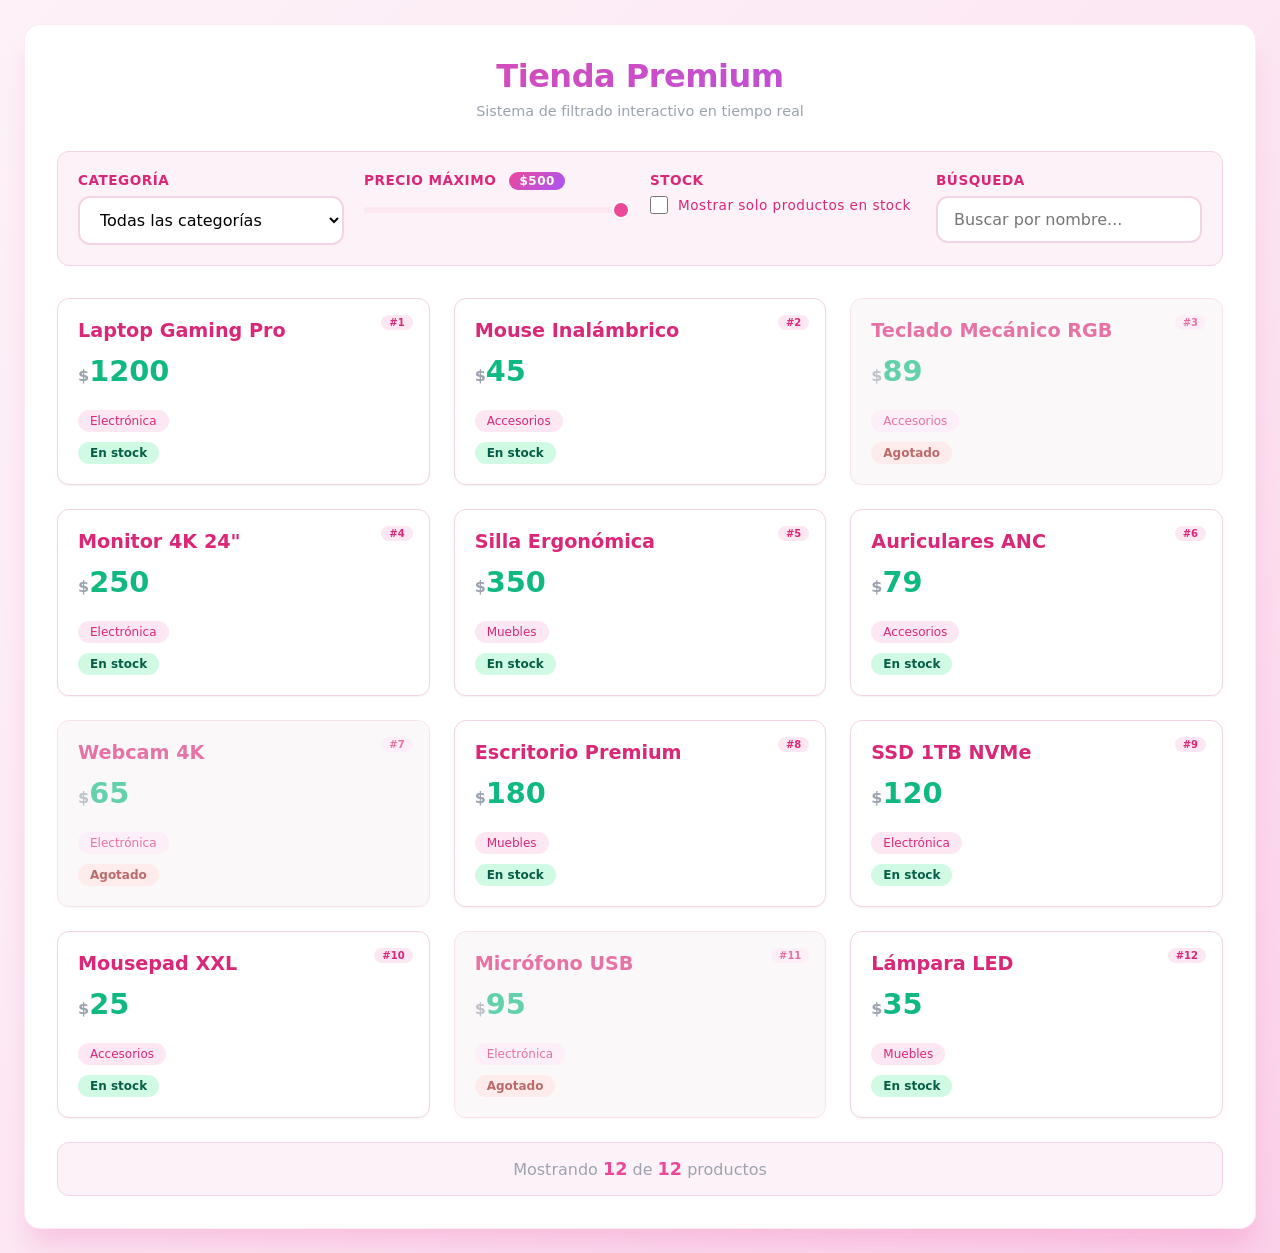
==== productos.html @ 24893324 "Proyecto" ====
<!DOCTYPE html>
<html lang="es">
<head>
    <meta charset="UTF-8">
    <meta name="viewport" content="width=device-width, initial-scale=1.0">
    <title>Sistema de Productos | Tienda Premium</title>
    <link rel="stylesheet" href="css/app.css">
</head>
<body>
    <div class="container">
        <div class="header">
            <h1>Tienda Premium</h1>
            <p class="subtitulo">Sistema de filtrado interactivo en tiempo real</p>
        </div>
        <div class="filtros">
            <div class="filtro-group">
                <label>Categoría</label>
                <select id="filtroCategoria">
                    <option value="todas">Todas las categorías</option>
                </select>
            </div>
            <div class="filtro-group">
                <label>Precio máximo <span id="precioMostrado" class="precio-valor">$500</span></label>
                <input type="range" id="filtroPrecio" min="0" max="500" value="500" step="10">
            </div>
            <div class="filtro-group">
                <label>Stock</label>
                <div class="checkbox-group">
                    <input type="checkbox" id="filtroStock">
                    <label>Mostrar solo productos en stock</label>
                </div>
            </div>
            <div class="filtro-group">
                <label>Búsqueda</label>
                <input type="text" id="filtroBusqueda" class="search-input" placeholder="Buscar por nombre...">
            </div>
        </div>
        <div id="productosContainer" class="productos-grid"></div>
        <div id="stats" class="stats"></div>
    </div>
    <script>
        const productos = [
            { id: 1, nombre: "Laptop Gaming Pro", precio: 1200, categoria: "electrónica", enStock: true },
            { id: 2, nombre: "Mouse Inalámbrico", precio: 45, categoria: "accesorios", enStock: true },
            { id: 3, nombre: "Teclado Mecánico RGB", precio: 89, categoria: "accesorios", enStock: false },
            { id: 4, nombre: "Monitor 4K 24\"", precio: 250, categoria: "electrónica", enStock: true },
            { id: 5, nombre: "Silla Ergonómica", precio: 350, categoria: "muebles", enStock: true },
            { id: 6, nombre: "Auriculares ANC", precio: 79, categoria: "accesorios", enStock: true },
            { id: 7, nombre: "Webcam 4K", precio: 65, categoria: "electrónica", enStock: false },
            { id: 8, nombre: "Escritorio Premium", precio: 180, categoria: "muebles", enStock: true },
            { id: 9, nombre: "SSD 1TB NVMe", precio: 120, categoria: "electrónica", enStock: true },
            { id: 10, nombre: "Mousepad XXL", precio: 25, categoria: "accesorios", enStock: true },
            { id: 11, nombre: "Micrófono USB", precio: 95, categoria: "electrónica", enStock: false },
            { id: 12, nombre: "Lámpara LED", precio: 35, categoria: "muebles", enStock: true }
        ];
        const categorias = [...new Set(productos.map(p => p.categoria))];
        const selectCategoria = document.getElementById('filtroCategoria');
        categorias.forEach(categoria => {
            const option = document.createElement('option');
            option.value = categoria;
            option.textContent = categoria.charAt(0).toUpperCase() + categoria.slice(1);
            selectCategoria.appendChild(option);
        });
        const container = document.getElementById('productosContainer');
        const filtroCategoria = document.getElementById('filtroCategoria');
        const filtroPrecio = document.getElementById('filtroPrecio');
        const precioMostrado = document.getElementById('precioMostrado');
        const filtroStock = document.getElementById('filtroStock');
        const filtroBusqueda = document.getElementById('filtroBusqueda');
        const statsDiv = document.getElementById('stats');
        const actualizarStats = (filtrados) => {
            const total = filtrados.length;
            const totalOriginal = productos.length;
            statsDiv.innerHTML = `Mostrando <span>${total}</span> de <span>${totalOriginal}</span> productos`;
        };
        const renderizarProductos = (productosFiltrados) => {
            actualizarStats(productosFiltrados);
            if (productosFiltrados.length === 0) {
                container.innerHTML = '<div class="empty-state"><div class="empty-state-icon">📦</div><p>No hay productos que coincidan con los filtros seleccionados</p></div>';
                return;
            }
            container.innerHTML = productosFiltrados.map(producto => `
                <div class="tarjeta ${!producto.enStock ? 'sin-stock' : ''}">
                    <span class="id-producto">#${producto.id}</span>
                    <h3>${producto.nombre}</h3>
                    <div class="precio">${producto.precio}</div>
                    <span class="categoria">${producto.categoria}</span>
                    <div>
                        <span class="stock ${producto.enStock ? 'en-stock' : 'agotado'}">
                            ${producto.enStock ? 'En stock' : 'Agotado'}
                        </span>
                    </div>
                </div>
            `).join('');
        };
        const filtrarProductos = () => {
            const categoria = filtroCategoria.value;
            const precioMax = parseFloat(filtroPrecio.value);
            const soloStock = filtroStock.checked;
            const busqueda = filtroBusqueda.value.toLowerCase().trim();
            let productosFiltrados = [...productos];
            if (categoria !== 'todas') {
                productosFiltrados = productosFiltrados.filter(p => p.categoria === categoria);
            }
            productosFiltrados = productosFiltrados.filter(p => p.precio <= precioMax);
            if (soloStock) {
                productosFiltrados = productosFiltrados.filter(p => p.enStock === true);
            }
            if (busqueda !== '') {
                productosFiltrados = productosFiltrados.filter(p => 
                    p.nombre.toLowerCase().includes(busqueda)
                );
            }
            renderizarProductos(productosFiltrados);
        };
        const actualizarPrecioMostrado = () => {
            const valor = filtroPrecio.value;
            precioMostrado.textContent = `$${valor}`;
            filtrarProductos();
        };
        filtroCategoria.addEventListener('change', filtrarProductos);
        filtroPrecio.addEventListener('input', actualizarPrecioMostrado);
        filtroStock.addEventListener('change', filtrarProductos);
        filtroBusqueda.addEventListener('input', filtrarProductos);
        renderizarProductos(productos);
    </script>
</body>
</html>
---- css/app.css ----
:root {
    --primary: #ec4899;
    --primary-dark: #db2777;
    --primary-light: #f472b6;
    --primary-soft: #fbcfe8;
    --secondary: #a855f7;
    --secondary-dark: #9333ea;
    --secondary-light: #c084fc;
    --success: #10b981;
    --success-dark: #059669;
    --danger: #ef4444;
    --danger-dark: #dc2626;
    --warning: #f59e0b;
    --dark: #1f2937;
    --light: #fdf2f8;
    --gray: #9ca3af;
    --gray-dark: #6b7280;
    --white: #ffffff;
    --shadow-sm: 0 1px 2px 0 rgb(0 0 0 / 0.05);
    --shadow: 0 4px 6px -1px rgb(236 72 153 / 0.1);
    --shadow-md: 0 6px 10px -2px rgb(236 72 153 / 0.12);
    --shadow-lg: 0 10px 15px -3px rgb(236 72 153 / 0.15);
    --shadow-xl: 0 20px 25px -5px rgb(236 72 153 / 0.2);
    --radius-sm: 6px;
    --radius: 12px;
    --radius-lg: 16px;
    --transition: all 0.3s cubic-bezier(0.4, 0, 0.2, 1);
    --font-sans: 'Inter', system-ui, -apple-system, 'Segoe UI', Roboto, Helvetica, sans-serif;
}
* {
    margin: 0;
    padding: 0;
    box-sizing: border-box;
}
body {
    font-family: var(--font-sans);
    background: linear-gradient(135deg, #fdf2f8 0%, #fce7f3 50%, #fbcfe8 100%);
    min-height: 100vh;
    padding: 24px;
}
.container {
    max-width: 1280px;
    margin: 0 auto;
    background: var(--white);
    border-radius: var(--radius-lg);
    padding: 32px;
    box-shadow: var(--shadow-xl);
    animation: fadeIn 0.4s ease;
    border: 1px solid rgba(236, 72, 153, 0.1);
}
@keyframes fadeIn {
    from {
        opacity: 0;
        transform: translateY(-20px);
    }
    to {
        opacity: 1;
        transform: translateY(0);
    }
}
h1 {
    font-size: 2rem;
    font-weight: 700;
    background: linear-gradient(135deg, var(--primary) 0%, var(--secondary) 100%);
    -webkit-background-clip: text;
    background-clip: text;
    color: transparent;
    margin-bottom: 8px;
    text-align: center;
    letter-spacing: -0.5px;
}
h2 {
    font-size: 1.5rem;
    font-weight: 600;
    color: var(--dark);
    margin-bottom: 20px;
    letter-spacing: -0.3px;
}
h3 {
    font-size: 1.2rem;
    font-weight: 600;
    color: var(--primary-dark);
}
.subtitulo {
    text-align: center;
    color: var(--gray);
    font-size: 0.9rem;
    margin-bottom: 32px;
}
.search-input,
.todo-input,
select,
input[type="text"] {
    width: 100%;
    padding: 12px 16px;
    border: 2px solid #f3d4e6;
    border-radius: var(--radius);
    font-size: 1rem;
    font-family: var(--font-sans);
    transition: var(--transition);
    background: var(--white);
}
.search-input:focus,
.todo-input:focus,
select:focus,
input[type="text"]:focus {
    outline: none;
    border-color: var(--primary);
    box-shadow: 0 0 0 3px rgba(236, 72, 153, 0.15);
}
.search-input:hover,
.todo-input:hover,
select:hover,
input[type="text"]:hover {
    border-color: var(--primary-light);
}
.btn-primary {
    background: linear-gradient(135deg, var(--primary), var(--primary-dark));
    color: var(--white);
    border: none;
    padding: 12px 24px;
    border-radius: var(--radius);
    font-size: 0.9rem;
    font-weight: 600;
    font-family: var(--font-sans);
    cursor: pointer;
    transition: var(--transition);
}
.btn-primary:hover {
    transform: translateY(-2px);
    box-shadow: var(--shadow-lg);
    background: linear-gradient(135deg, var(--primary-dark), var(--primary));
}
.btn-primary:active {
    transform: translateY(0);
}
.btn-secondary {
    background: var(--secondary);
    color: var(--white);
    border: none;
    padding: 8px 16px;
    border-radius: var(--radius-sm);
    font-size: 0.85rem;
    font-weight: 600;
    cursor: pointer;
    transition: var(--transition);
}
.btn-secondary:hover {
    background: var(--secondary-dark);
    transform: translateY(-1px);
}
.btn-danger {
    background: none;
    border: none;
    color: var(--danger);
    cursor: pointer;
    padding: 6px 12px;
    border-radius: var(--radius-sm);
    font-size: 0.85rem;
    font-weight: 600;
    transition: var(--transition);
}
.btn-danger:hover {
    background: #fee2e2;
    transform: scale(1.05);
}
.tarjeta,
.pokemon-card,
.user-card,
.todo-item {
    background: var(--white);
    border-radius: var(--radius);
    padding: 20px;
    transition: var(--transition);
    border: 1px solid #f3d4e6;
    position: relative;
    overflow: hidden;
    box-shadow: var(--shadow-sm);
}
.tarjeta::before,
.user-card::before {
    content: '';
    position: absolute;
    top: 0;
    left: 0;
    right: 0;
    height: 4px;
    background: linear-gradient(90deg, var(--primary), var(--secondary));
    opacity: 0;
    transition: opacity 0.3s;
}
.tarjeta:hover,
.user-card:hover,
.todo-item:hover {
    transform: translateY(-6px);
    box-shadow: var(--shadow-lg);
    border-color: var(--primary-light);
}
.tarjeta:hover::before,
.user-card:hover::before {
    opacity: 1;
}
.productos-grid,
.users-grid {
    display: grid;
    grid-template-columns: repeat(auto-fill, minmax(280px, 1fr));
    gap: 24px;
    margin-top: 20px;
}
.filtros {
    display: flex;
    flex-wrap: wrap;
    gap: 20px;
    margin-bottom: 32px;
    padding: 20px;
    background: var(--light);
    border-radius: var(--radius);
    border: 1px solid #f3d4e6;
}
.filtro-group {
    flex: 1;
    min-width: 160px;
}

.filtro-group label {
    display: block;
    margin-bottom: 8px;
    font-weight: 600;
    color: var(--primary-dark);
    font-size: 0.85rem;
    text-transform: uppercase;
    letter-spacing: 0.5px;
}
input[type="range"] {
    width: 100%;
    height: 6px;
    -webkit-appearance: none;
    background: #fce7f3;
    border-radius: 3px;
}
input[type="range"]:focus {
    outline: none;
}
input[type="range"]::-webkit-slider-thumb {
    -webkit-appearance: none;
    width: 18px;
    height: 18px;
    background: var(--primary);
    border-radius: 50%;
    cursor: pointer;
    transition: var(--transition);
    border: 2px solid var(--white);
    box-shadow: var(--shadow-sm);
}
input[type="range"]::-webkit-slider-thumb:hover {
    transform: scale(1.2);
    background: var(--primary-dark);
}
.precio-valor {
    display: inline-block;
    background: linear-gradient(135deg, var(--primary), var(--secondary));
    color: white;
    padding: 2px 10px;
    border-radius: 20px;
    font-size: 12px;
    font-weight: 600;
    margin-left: 8px;
}
.checkbox-group {
    display: flex;
    align-items: center;
    gap: 10px;
}
.checkbox-group input {
    width: 18px;
    height: 18px;
    cursor: pointer;
    accent-color: var(--primary);
}
.checkbox-group label {
    margin: 0;
    text-transform: none;
    font-weight: 500;
}
.tarjeta h3 {
    color: var(--primary-dark);
    margin-bottom: 10px;
    font-size: 1.2rem;
    padding-right: 40px;
}
.tarjeta.sin-stock {
    opacity: 0.65;
    background: #faf5f7;
}
.precio {
    font-size: 1.8rem;
    font-weight: 800;
    color: var(--success);
    margin: 12px 0;
}
.precio::before {
    content: "$";
    font-size: 1rem;
    font-weight: 600;
    color: var(--gray);
}
.categoria {
    display: inline-block;
    background: #fce7f3;
    padding: 4px 12px;
    border-radius: 20px;
    font-size: 0.75rem;
    font-weight: 500;
    color: var(--primary-dark);
    margin: 10px 0;
    text-transform: capitalize;
}
.stock {
    display: inline-block;
    padding: 4px 12px;
    border-radius: 20px;
    font-size: 0.75rem;
    font-weight: 600;
}
.en-stock {
    background: #d1fae5;
    color: #065f46;
}
.agotado {
    background: #fee2e2;
    color: #991b1b;
}
.id-producto {
    position: absolute;
    top: 16px;
    right: 16px;
    background: #fce7f3;
    color: var(--primary-dark);
    padding: 2px 8px;
    border-radius: 20px;
    font-size: 10px;
    font-weight: 600;
}
.user-card h3 {
    color: var(--primary-dark);
    margin-bottom: 12px;
    border-bottom: 2px solid var(--primary);
    display: inline-block;
    padding-bottom: 4px;
}
.user-info p {
    margin: 8px 0;
    color: var(--gray);
    font-size: 0.9rem;
}
.user-info strong {
    color: var(--dark);
}
.user-email {
    color: var(--primary);
    font-weight: 500;
}
.loading-state {
    text-align: center;
    padding: 60px 20px;
}
.spinner {
    width: 50px;
    height: 50px;
    border: 4px solid #fce7f3;
    border-top-color: var(--primary);
    border-radius: 50%;
    margin: 0 auto 20px;
    animation: spin 1s linear infinite;
}
@keyframes spin {
    to { transform: rotate(360deg); }
}
.loading-text {
    color: var(--gray);
    font-size: 0.9rem;
    animation: pulse 1.5s ease-in-out infinite;
}
@keyframes pulse {
    0%, 100% { opacity: 1; }
    50% { opacity: 0.5; }
}
.error-state {
    background: #fef2f2;
    border: 2px solid var(--danger);
    border-radius: var(--radius);
    padding: 20px;
    text-align: center;
    color: #991b1b;
    margin: 20px 0;
}
.error-state strong {
    display: block;
    font-size: 1.1rem;
    margin-bottom: 8px;
}
.empty-state {
    text-align: center;
    padding: 60px 20px;
    color: var(--gray);
    background: var(--light);
    border-radius: var(--radius);
    border: 2px dashed #fbcfe8;
    grid-column: 1 / -1;
}
.empty-state-icon {
    font-size: 3rem;
    margin-bottom: 16px;
}
.stats {
    margin-top: 24px;
    padding: 16px 20px;
    background: var(--light);
    border-radius: var(--radius);
    text-align: center;
    color: var(--gray);
    border: 1px solid #f3d4e6;
}
.stats span {
    font-weight: 700;
    color: var(--primary);
    font-size: 1.1rem;
}
.search-container {
    margin-bottom: 30px;
}
.search-info {
    margin-top: 8px;
    font-size: 0.85rem;
    color: var(--gray);
    padding-left: 5px;
}
.search-info.buscar {
    color: var(--primary);
}
.search-info.error {
    color: var(--danger);
}
.todo-form {
    display: flex;
    gap: 12px;
    margin-bottom: 32px;
}
.todo-list {
    list-style: none;
    display: flex;
    flex-direction: column;
    gap: 12px;
}
.todo-item {
    display: flex;
    align-items: center;
    gap: 12px;
    padding: 16px 20px;
}
.todo-item:hover {
    transform: translateX(4px);
}
.todo-checkbox {
    width: 22px;
    height: 22px;
    cursor: pointer;
    accent-color: var(--success);
}
.todo-text {
    flex: 1;
    font-size: 1rem;
    color: var(--dark);
    transition: var(--transition);
    cursor: pointer;
}
.todo-item.completada {
    background: #fdf2f8;
    border-color: #f3d4e6;
}
.todo-item.completada .todo-text {
    text-decoration: line-through;
    color: var(--gray);
}
.btn-delete {
    background: none;
    border: none;
    color: var(--gray);
    font-size: 1rem;
    cursor: pointer;
    padding: 6px 12px;
    border-radius: var(--radius-sm);
    transition: var(--transition);
}
.btn-delete:hover {
    color: var(--danger);
    background: #fee2e2;
    transform: scale(1.05);
}
.counter {
    font-weight: 600;
    color: var(--dark);
}
.counter span {
    font-size: 1.5rem;
    font-weight: 800;
    color: var(--primary);
}
.footer {
    margin-top: 32px;
    padding-top: 20px;
    text-align: center;
    font-size: 0.75rem;
    color: var(--gray);
    border-top: 1px solid #f3d4e6;
}
.text-center {
    text-align: center;
}
.mt-20 {
    margin-top: 20px;
}
.mb-20 {
    margin-bottom: 20px;
}
.hidden {
    display: none;
}
@media (max-width: 768px) {
    body {
        padding: 16px;
    }
    .container {
        padding: 20px;
    }
    h1 {
        font-size: 1.5rem;
    }
    .filtros {
        flex-direction: column;
    }
    .filtro-group {
        min-width: 100%;
    }
    .productos-grid,
    .users-grid {
        grid-template-columns: 1fr;
        gap: 16px;
    }
    .todo-form {
        flex-direction: column;
    }
    .btn-primary {
        justify-content: center;
        width: 100%;
    }
}
@media (max-width: 480px) {
    .container {
        padding: 16px;
    }
    .tarjeta,
    .user-card,
    .todo-item {
        padding: 16px;
    }
    .precio {
        font-size: 1.5rem;
    }
}
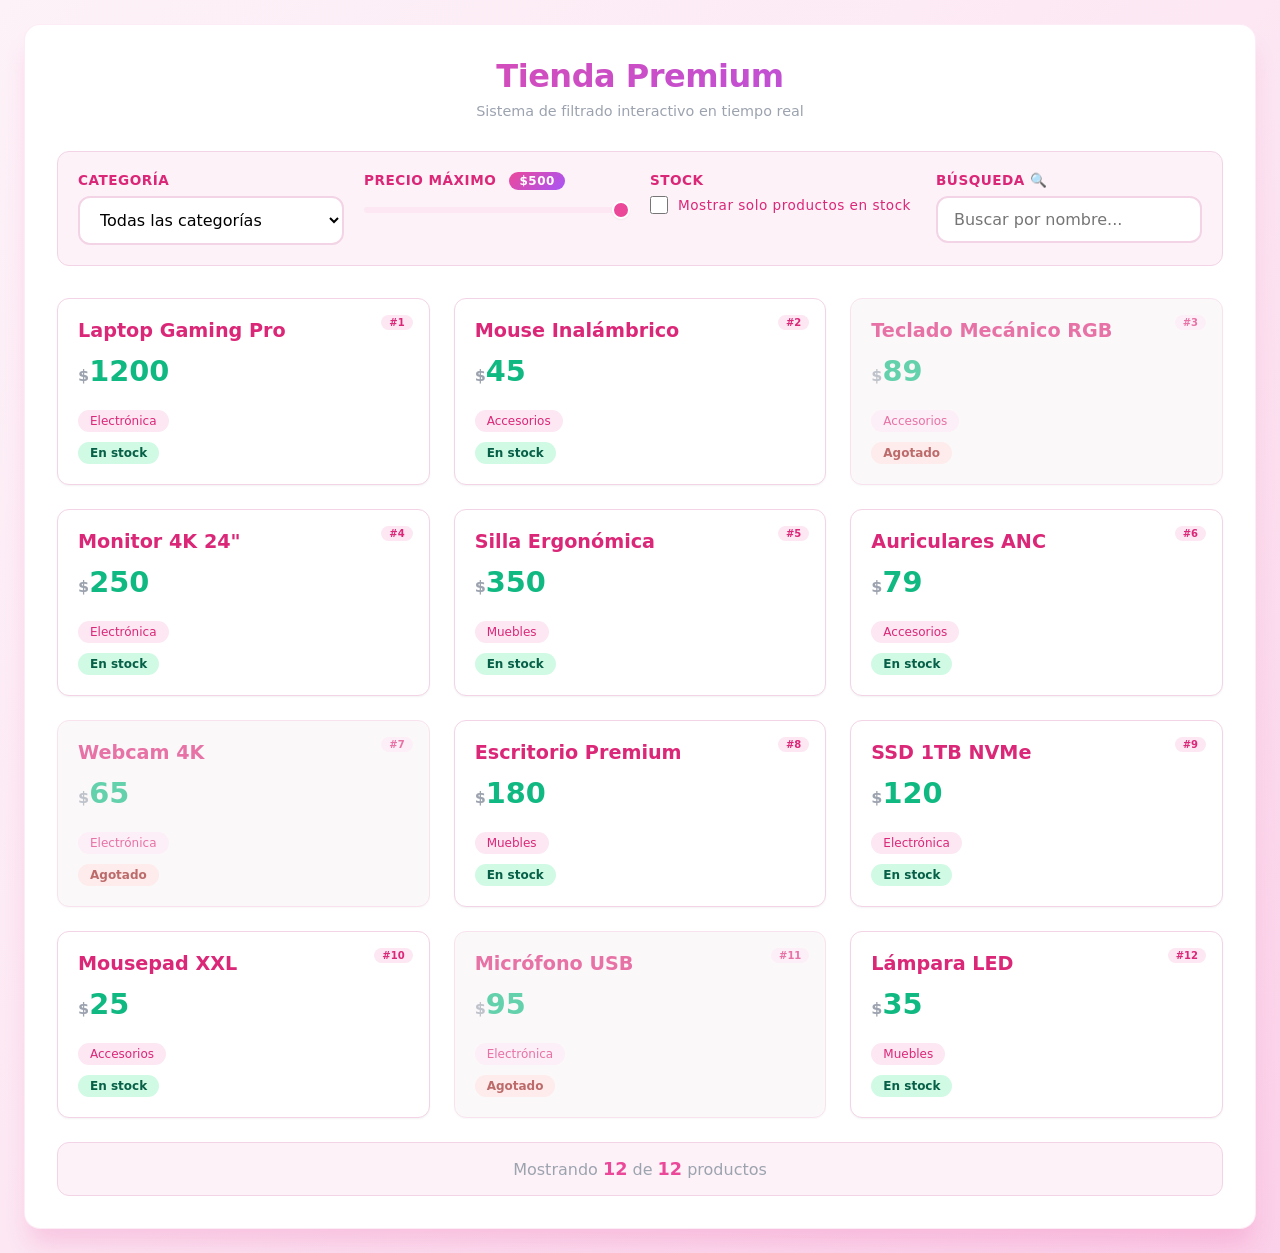
==== commit c7b4b1dc: "Sepracion de productos" ====
--- a/productos.html
+++ b/productos.html
@@ -14,25 +14,25 @@
         </div>
         <div class="filtros">
             <div class="filtro-group">
-                <label>Categoría</label>
-                <select id="filtroCategoria">
+                <label>Categoría <span style="font-size: 11px; color: #ec4899;"></span></label>
+                <select id="filtroCategoria" title="Selecciona una categoría para filtrar">
                     <option value="todas">Todas las categorías</option>
                 </select>
             </div>
             <div class="filtro-group">
-                <label>Precio máximo <span id="precioMostrado" class="precio-valor">$500</span></label>
-                <input type="range" id="filtroPrecio" min="0" max="500" value="500" step="10">
+                <label>Precio máximo <span id="precioMostrado" class="precio-valor">$500</span> </label>
+                <input type="range" id="filtroPrecio" min="0" max="500" value="500" step="10" title="Arrastra para cambiar el precio máximo">
             </div>
             <div class="filtro-group">
-                <label>Stock</label>
+                <label>Stock </label>
                 <div class="checkbox-group">
-                    <input type="checkbox" id="filtroStock">
+                    <input type="checkbox" id="filtroStock" title="Marca para ver solo productos disponibles">
                     <label>Mostrar solo productos en stock</label>
                 </div>
             </div>
             <div class="filtro-group">
-                <label>Búsqueda</label>
-                <input type="text" id="filtroBusqueda" class="search-input" placeholder="Buscar por nombre...">
+                <label>Búsqueda 🔍</label>
+                <input type="text" id="filtroBusqueda" class="search-input" placeholder="Buscar por nombre..." title="Escribe el nombre del producto">
             </div>
         </div>
         <div id="productosContainer" class="productos-grid"></div>
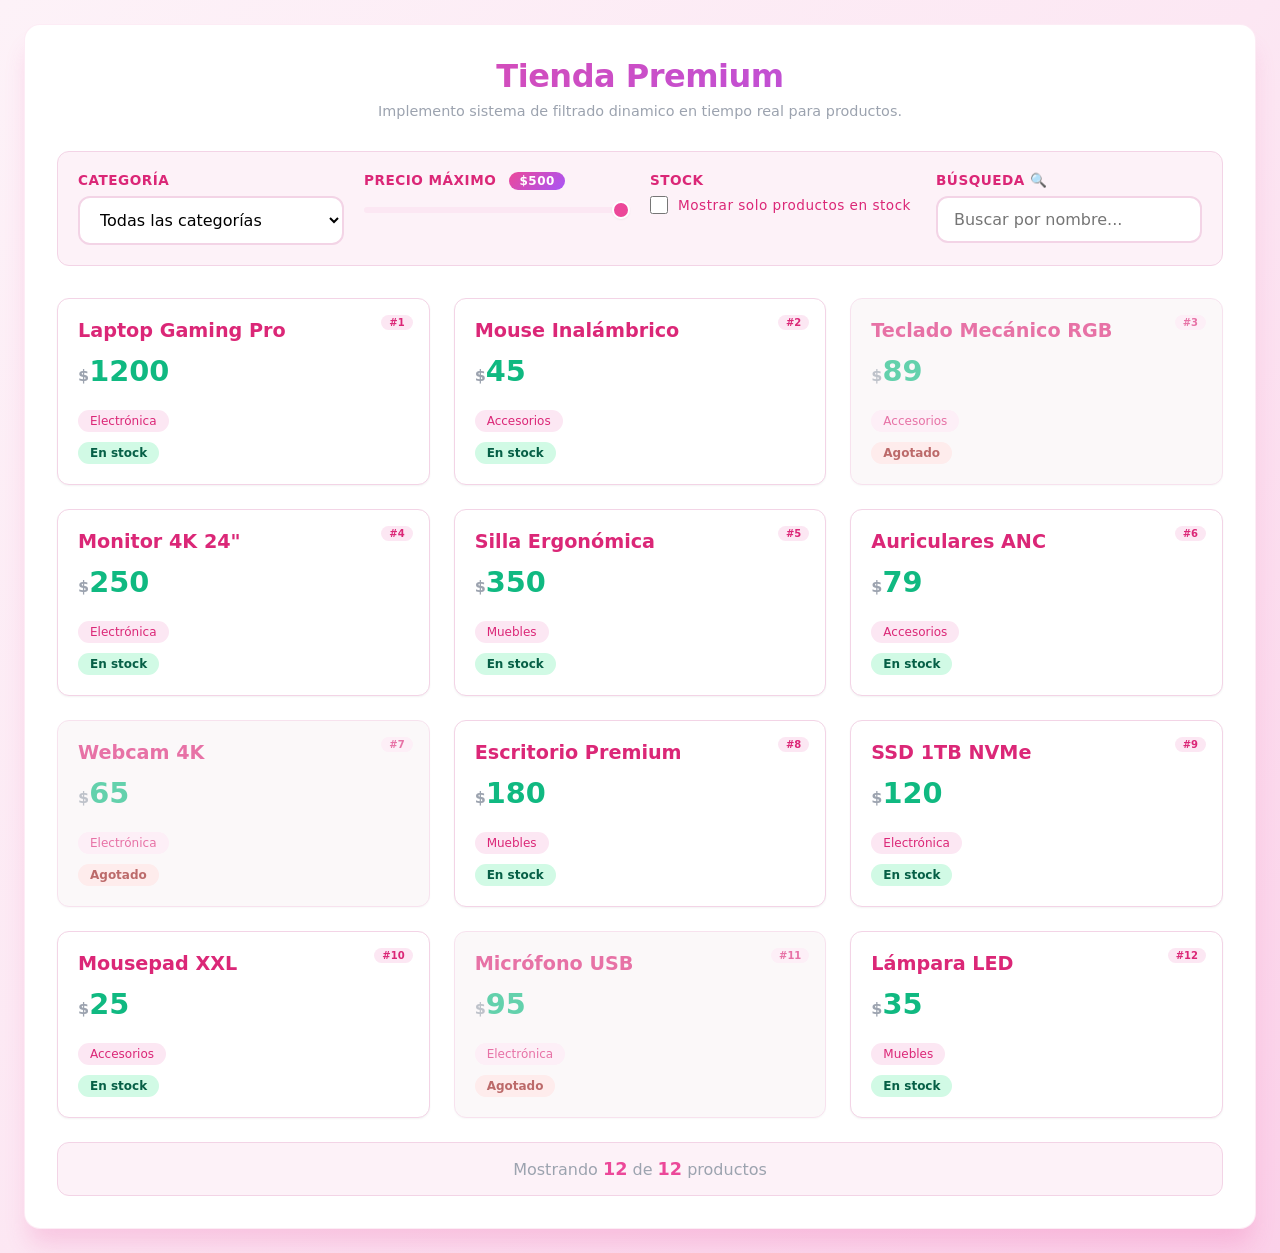
==== commit 087133c0: "Mejora de Sistemas de filtrados" ====
--- a/productos.html
+++ b/productos.html
@@ -10,7 +10,7 @@
     <div class="container">
         <div class="header">
             <h1>Tienda Premium</h1>
-            <p class="subtitulo">Sistema de filtrado interactivo en tiempo real</p>
+            <p class="subtitulo">Implemento sistema de filtrado dinamico en tiempo real para productos.</p>
         </div>
         <div class="filtros">
             <div class="filtro-group">
--- a/css/app.css
+++ b/css/app.css
@@ -234,6 +234,7 @@
 input[type="range"] {
     width: 100%;
     height: 6px;
+    appearance: none;
     -webkit-appearance: none;
     background: #fce7f3;
     border-radius: 3px;
